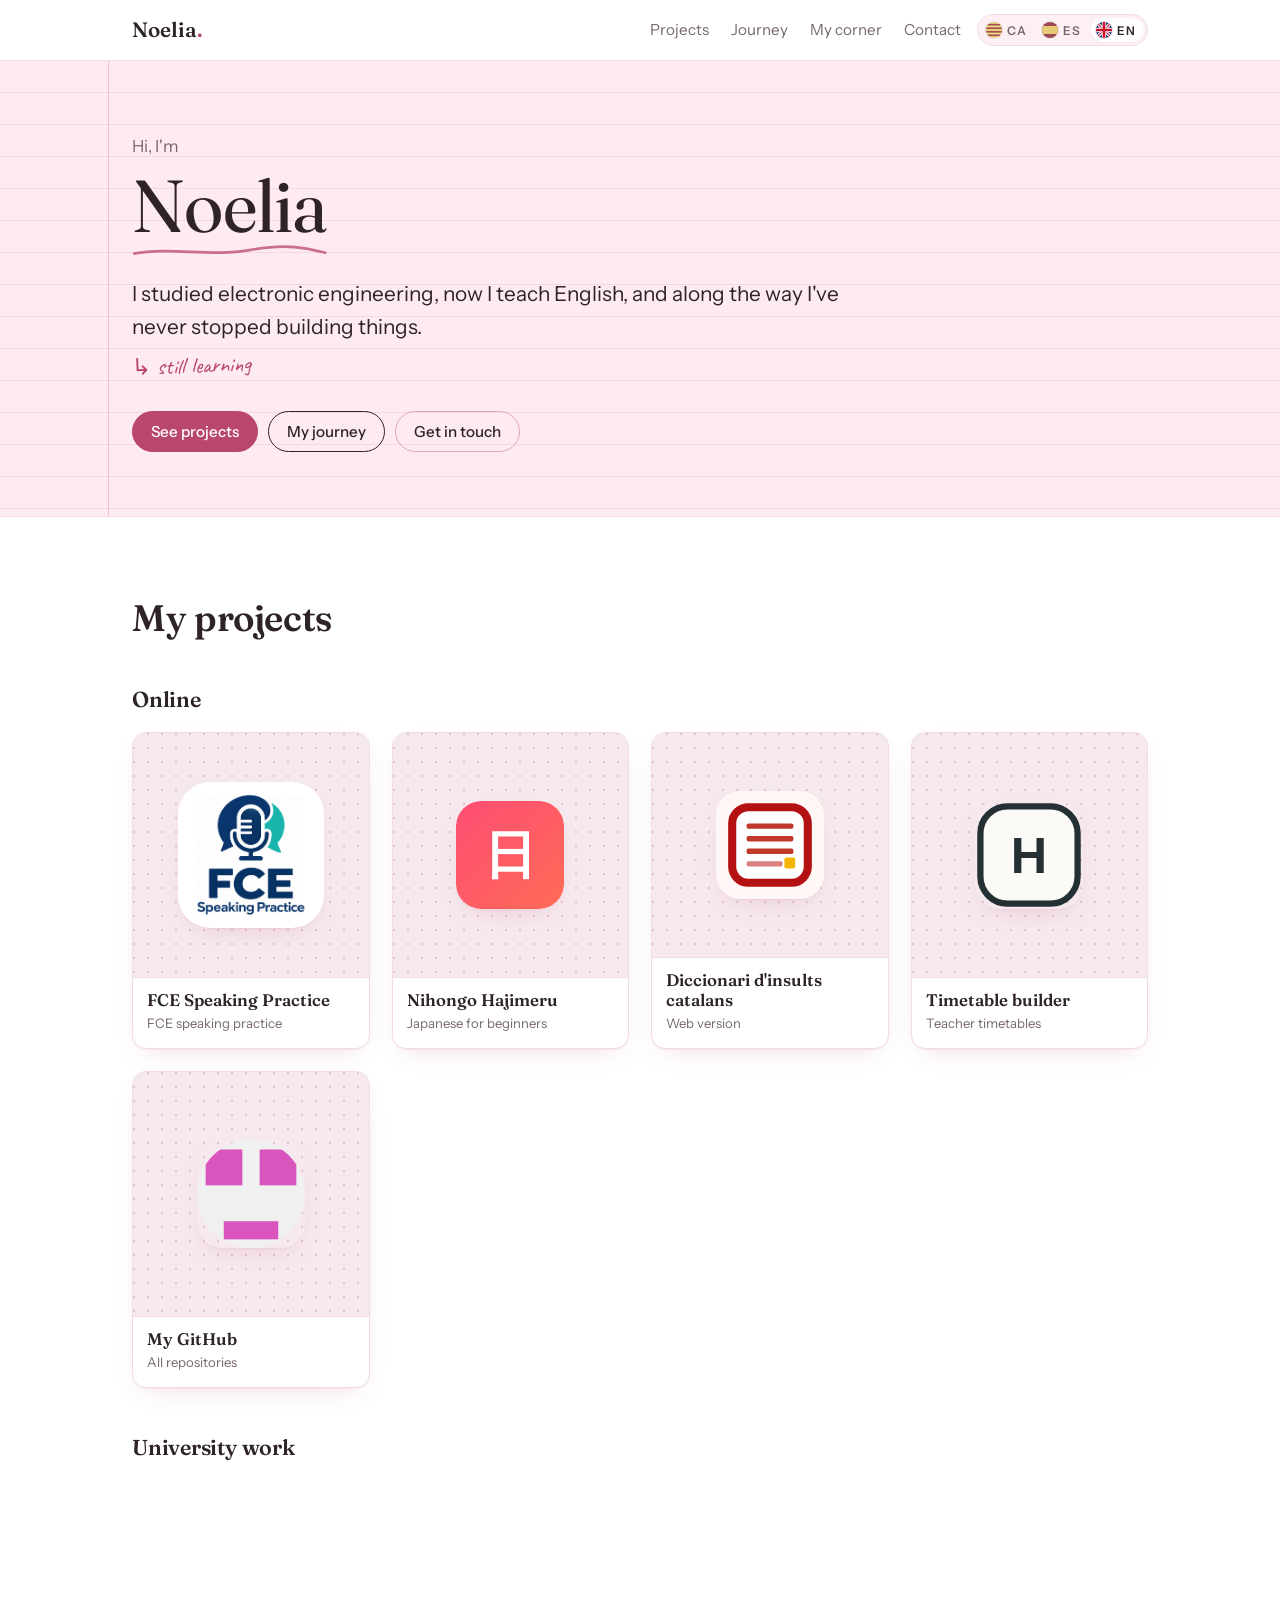
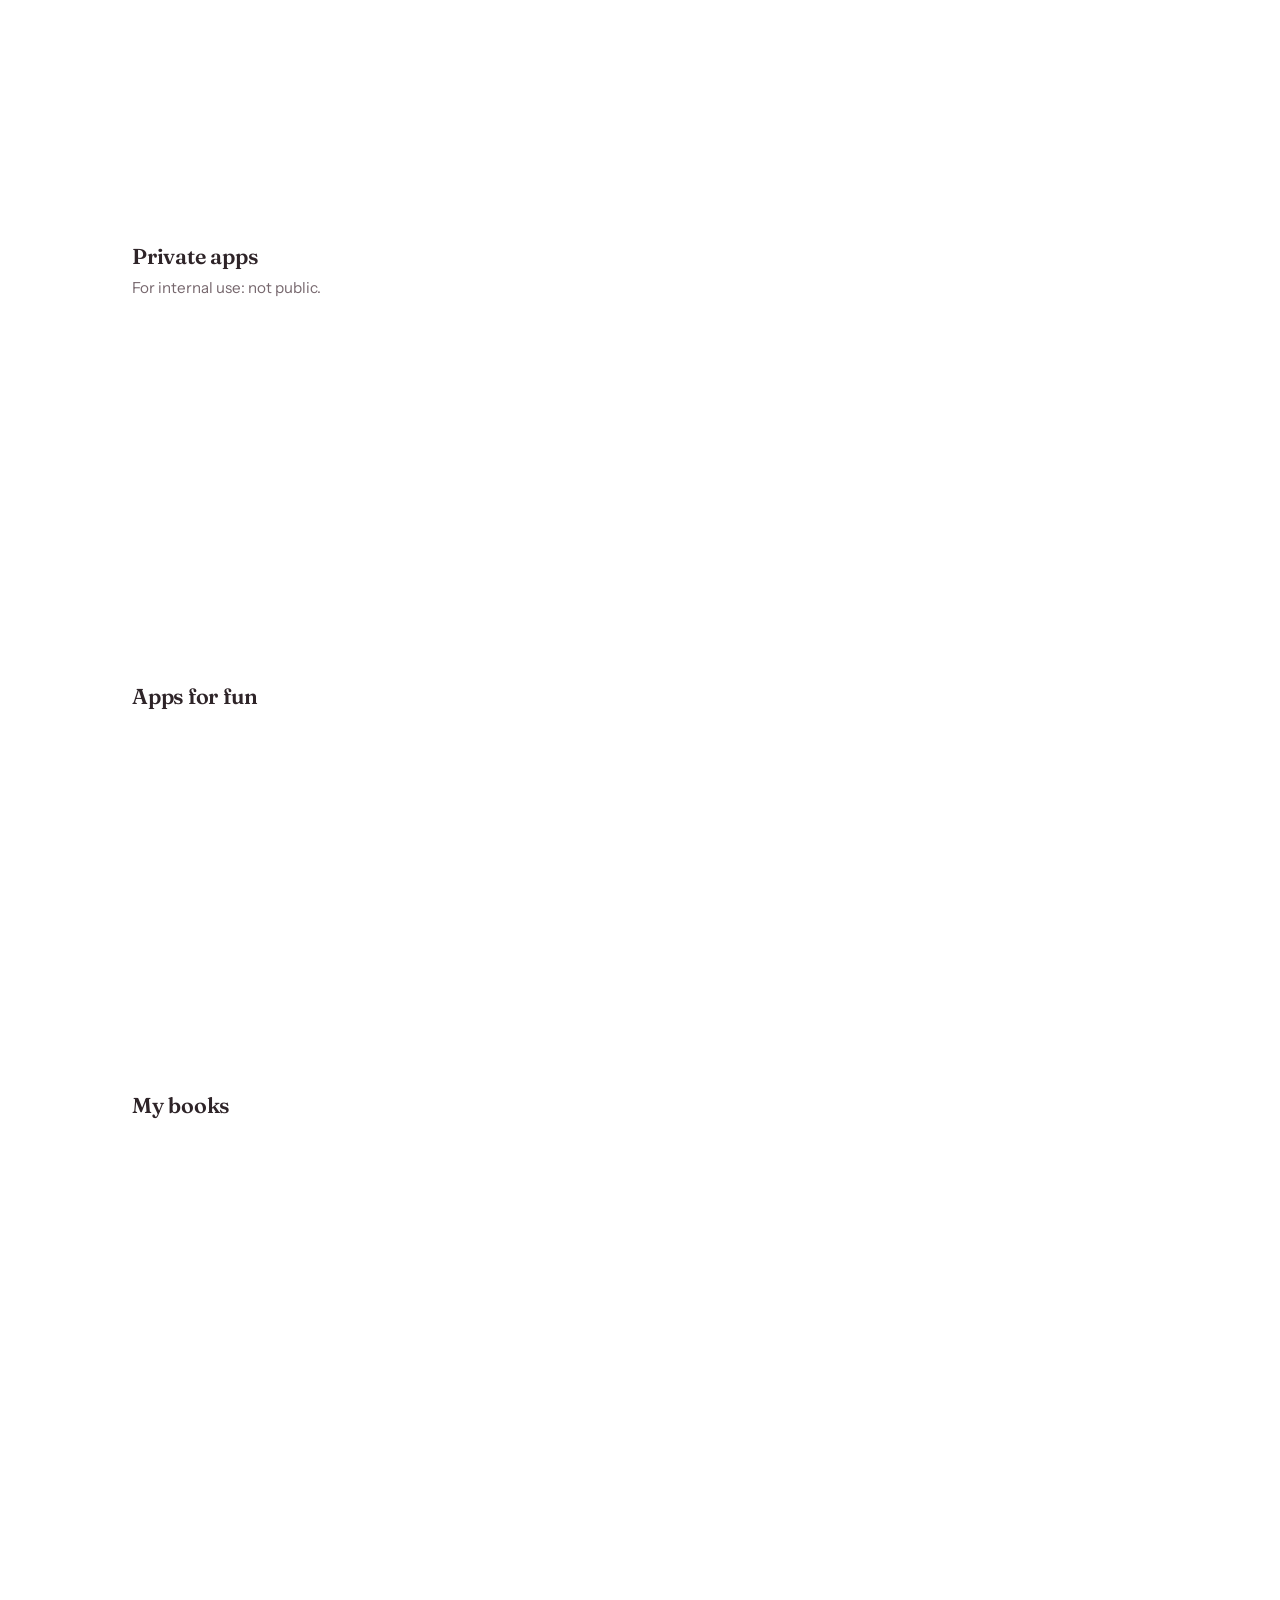
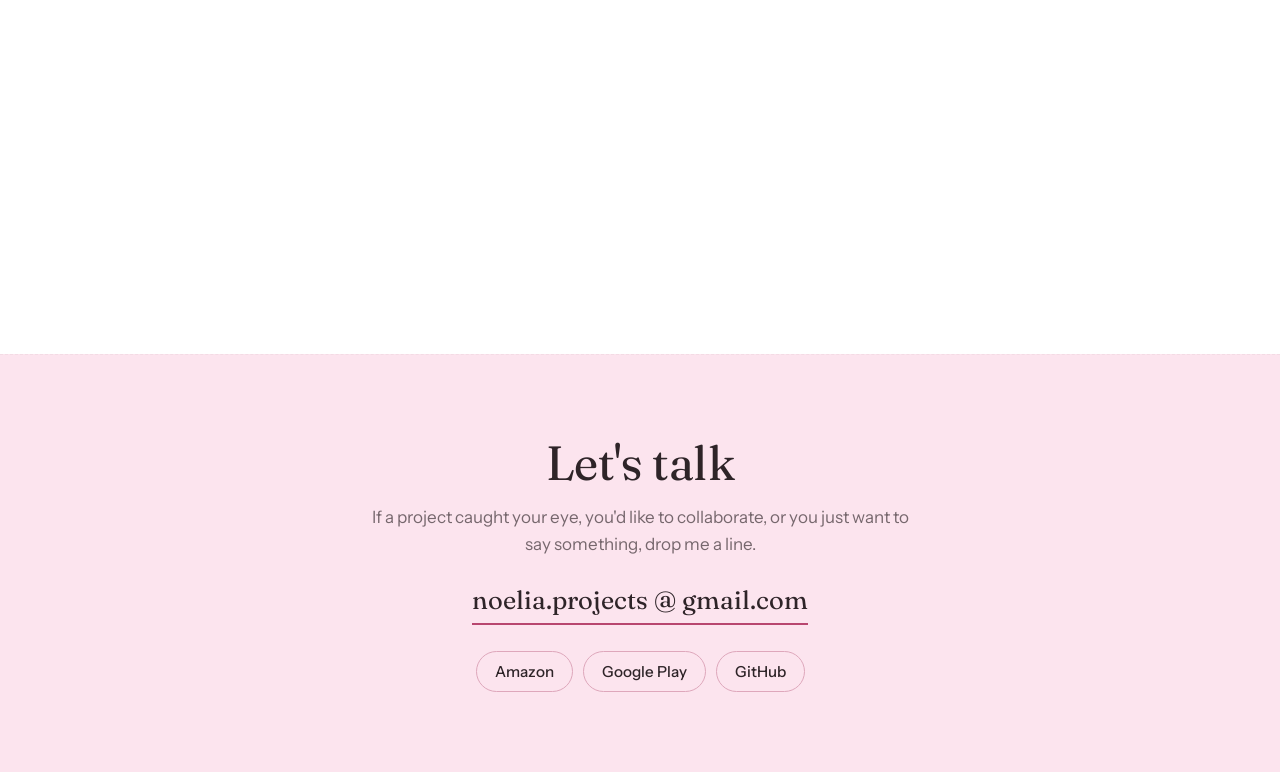
==== index.html @ 27094a0f "Add files via upload" ====
<!doctype html>
<html lang="ca">
<head>
  <meta charset="utf-8">
  <meta name="viewport" content="width=device-width, initial-scale=1">
  <title>Noelia · Projectes</title>
  <meta name="description" content="Ingeniera electrónica y maestra de inglés. Apps, webs, herramientas para el aula y cuentos.">
  <meta property="og:title" content="Noelia · Projectes">
  <meta property="og:description" content="Ingeniera electrónica y maestra de inglés. Apps, webs, herramientas para el aula y cuentos.">
  <meta property="og:type" content="website">
  <link rel="icon" href="assets/favicon.svg" type="image/svg+xml">
  <link rel="preconnect" href="https://fonts.googleapis.com">
  <link rel="preconnect" href="https://fonts.gstatic.com" crossorigin>
  <link href="https://fonts.googleapis.com/css2?family=Caveat:wght@500;600&family=Fraunces:opsz,wght@9..144,400;9..144,600&family=Instrument+Sans:wght@400;500;600&display=swap" rel="stylesheet">
  <link rel="stylesheet" href="styles.css">
</head>
<body data-page="home">
  <a class="skip" href="#main">Salta al contingut</a>

  <header class="topbar">
    <div class="wrap topbar__inner">
      <a class="brand" href="index.html">Noelia<span>.</span></a>
      <nav class="nav" aria-label="Principal">
        <a href="index.html#projects" data-i18n="nav.projects">Projectes</a>
        <a href="recorregut.html" data-i18n="nav.journey">Recorregut</a>
        <a href="raco.html" data-i18n="nav.corner">El meu racó</a>
        <a href="#contact" data-i18n="nav.contact">Contacte</a>
      </nav>
      <div class="lang" role="group" aria-label="Idioma / Language">
        <button type="button" data-lang="ca" title="Català">
          <span class="flag" aria-hidden="true"><svg viewBox="0 0 18 18"><rect width="18" height="18" fill="#FCDD09"/><g fill="#DA121A"><rect y="2" width="18" height="2"/><rect y="6" width="18" height="2"/><rect y="10" width="18" height="2"/><rect y="14" width="18" height="2"/></g></svg></span>CA</button>
        <button type="button" data-lang="es" title="Español">
          <span class="flag" aria-hidden="true"><svg viewBox="0 0 18 18"><rect width="18" height="18" fill="#C60B1E"/><rect y="4.5" width="18" height="9" fill="#FFC400"/></svg></span>ES</button>
        <button type="button" data-lang="en" title="English">
          <span class="flag" aria-hidden="true"><svg viewBox="0 0 18 18"><rect width="18" height="18" fill="#012169"/><path d="M0 0L18 18M18 0L0 18" stroke="#fff" stroke-width="3.6"/><path d="M0 0L18 18M18 0L0 18" stroke="#C8102E" stroke-width="1.2"/><path d="M9 0V18M0 9H18" stroke="#fff" stroke-width="5"/><path d="M9 0V18M0 9H18" stroke="#C8102E" stroke-width="3"/></svg></span>EN</button>
      </div>
    </div>
  </header>

  <main id="main">
    <!-- PRESENTACIÓN -->
    <section class="hero" id="top">
      <div class="wrap hero__inner">
        <div class="hero__text">
          <p class="hero__hello" data-i18n="hero.hello">Hola, soy</p>
          <h1 class="hero__name">
            <span id="person-name">Noelia</span>
            <svg class="scribble" viewBox="0 0 300 18" preserveAspectRatio="none" aria-hidden="true">
              <path d="M3 12 C 60 4, 120 16, 180 8 S 270 6, 297 11" />
            </svg>
          </h1>
          <p class="hero__lead" data-i18n="hero.lead"></p>
          <p class="hand hero__note" aria-hidden="true">↳ <span data-i18n="hero.note">sigo aprendiendo</span></p>
          <div class="hero__actions">
            <a class="btn btn--solid" href="#projects" data-i18n="hero.cta">Ver proyectos</a>
            <a class="btn" href="recorregut.html" data-i18n="hero.journey">El meu recorregut</a>
            <a class="btn btn--ghost" id="hero-mail" href="#contact" data-i18n="hero.contact">Escríbeme</a>
            <a class="btn btn--ghost" id="hero-cv" href="#" download hidden data-i18n="hero.cv">Descargar CV</a>
          </div>
        </div>
        <figure class="hero__photo" id="hero-photo" hidden>
          <img src="" alt="Noelia" width="220" height="260">
        </figure>
      </div>
    </section>

    <!-- PROYECTOS -->
    <section class="section" id="projects">
      <div class="wrap">
        <h2 class="section__title"><span data-i18n="projects.title">Els meus projectes</span></h2>
        <div id="shelves"></div>
      </div>
    </section>

    <!-- CONTACTO -->
    <section class="section contact" id="contact">
      <div class="wrap contact__inner">
        <h2 class="contact__title" data-i18n="contact.title">¿Hablamos?</h2>
        <p data-i18n="contact.text"></p>
        <a class="contact__mail" id="contact-mail" href="#"></a>
        <ul class="socials" id="socials"></ul>
      </div>
    </section>
  </main>

  <script src="data.js"></script>
  <script src="i18n.js"></script>
  <script src="main.js"></script>
</body>
</html>
---- styles.css ----
/* =========================================================
   Colores y tipografías — cámbialos aquí y cambia toda la web
   ========================================================= */
:root {
  --paper: #ffffff;
  --paper-2: #fdf0f4;                 /* rosa muy clarito */
  --hero-bg: #fdebf1;                 /* fondo rosa de la presentación */
  --card: #ffffff;
  --ink: #2e2428;
  --muted: #76676d;
  --line: #f3dbe4;
  --rule: rgba(233, 150, 180, .16);   /* líneas de cuaderno */
  --margin: rgba(233, 120, 160, .40); /* margen del cuaderno */
  --accent: #b8466f;                  /* rosa fuerte (textos y botones) */
  --accent-soft: #fce4ee;             /* rosa pastel */
  --green: #4f8a7a;                   /* menta */
  --green-soft: #dff1ea;
  --blue: #7c62b0;                    /* lila */
  --blue-soft: #ece4f7;
  --amber: #c0605a;                   /* coral */
  --amber-soft: #fde6e1;
  --shadow: 0 1px 0 rgba(184, 70, 111, .06), 0 10px 26px -14px rgba(184, 70, 111, .28);

  --serif: "Fraunces", Georgia, serif;
  --sans: "Instrument Sans", system-ui, -apple-system, "Segoe UI", sans-serif;
  --hand: "Caveat", "Segoe Print", cursive;

  --radius: 14px;
  --wrap: 1080px;
  color-scheme: light;
}

@media (prefers-color-scheme: dark) {
  :root {
    --paper: #1e191b;
    --paper-2: #2a2125;
    --hero-bg: #2c2126;
    --card: #262023;
    --ink: #f6eaef;
    --muted: #bba9b1;
    --line: #3e3037;
    --rule: rgba(240, 160, 190, .06);
    --margin: rgba(240, 140, 180, .25);
    --accent: #f29bbb;
    --accent-soft: #4a2636;
    --green: #93cbb9;
    --green-soft: #22382f;
    --blue: #c1adea;
    --blue-soft: #332a47;
    --amber: #f2a79c;
    --amber-soft: #472a26;
    --shadow: 0 1px 0 rgba(0,0,0,.3), 0 10px 26px -14px rgba(0,0,0,.6);
    color-scheme: dark;
  }
}

/* ========================================================= */
*, *::before, *::after { box-sizing: border-box; }
html { scroll-behavior: smooth; scroll-padding-top: 76px; }
@media (prefers-reduced-motion: reduce) { html { scroll-behavior: auto; } }

body {
  margin: 0;
  background: var(--paper);
  color: var(--ink);
  font: 400 17px/1.6 var(--sans);
  -webkit-font-smoothing: antialiased;
  text-rendering: optimizeLegibility;
}

img { max-width: 100%; display: block; }
a { color: inherit; }
h1, h2, h3 { font-family: var(--serif); font-weight: 600; line-height: 1.15; margin: 0; letter-spacing: -.01em; }
p { margin: 0; }
[hidden] { display: none !important; }

.wrap { max-width: var(--wrap); margin: 0 auto; padding: 0 16px; }
@media (min-width: 720px) { .wrap { padding: 0 32px; } }

.hand { font-family: var(--hand); font-size: 1.35em; line-height: 1; color: var(--accent); }

.skip { position: absolute; left: -999px; top: 8px; background: var(--ink); color: var(--paper); padding: 8px 12px; border-radius: 8px; z-index: 100; }
.skip:focus { left: 8px; }

:focus-visible { outline: 2px solid var(--accent); outline-offset: 3px; border-radius: 6px; }

/* ---------- Barra superior ---------- */
.topbar {
  position: sticky; top: 0; z-index: 20;
  background: color-mix(in srgb, var(--paper) 88%, transparent);
  backdrop-filter: blur(8px);
  border-bottom: 1px solid var(--line);
}
.topbar__inner { display: flex; align-items: center; gap: 16px; height: 60px; }
.brand { font-family: var(--serif); font-weight: 600; font-size: 1.3rem; text-decoration: none; }
.brand span { color: var(--accent); }
.nav { display: flex; gap: 22px; margin-left: auto; font-size: .95rem; }
.nav a { text-decoration: none; color: var(--muted); }
.nav a:hover { color: var(--ink); }
.lang { display: flex; gap: 2px; background: var(--paper-2); border: 1px solid var(--line); border-radius: 999px; padding: 3px; }
.lang button {
  border: 0; background: none; color: var(--muted); font: 600 .75rem var(--sans);
  padding: 4px 9px 4px 5px; border-radius: 999px; cursor: pointer; letter-spacing: .04em;
  display: inline-flex; align-items: center; gap: 5px;
}
.flag { width: 16px; height: 16px; border-radius: 50%; overflow: hidden; display: inline-block; flex: none;
  box-shadow: 0 0 0 1px rgba(0,0,0,.12); }
.flag svg { width: 100%; height: 100%; display: block; }
.lang button:not([aria-pressed="true"]) .flag { filter: saturate(.55); opacity: .8; }
.lang button[aria-pressed="true"] { background: var(--card); color: var(--ink); box-shadow: var(--shadow); }

@media (max-width: 760px) {
  .topbar__inner { flex-wrap: wrap; height: auto; padding-top: 10px; padding-bottom: 8px; row-gap: 6px; }
  .lang { margin-left: auto; }
  .nav { order: 3; width: 100%; margin-left: 0; gap: 18px; overflow-x: auto; white-space: nowrap; font-size: .9rem; padding-bottom: 2px; }
}

/* ---------- Presentación ---------- */
.hero {
  position: relative;
  padding: 72px 0 64px;
  background-color: var(--hero-bg);
  background-image: repeating-linear-gradient(to bottom, transparent 0 31px, rgba(214, 110, 150, .16) 31px 32px);
  border-bottom: 1px solid var(--line);
}
.hero::before { /* margen rojo del cuaderno */
  content: ""; position: absolute; top: 0; bottom: 0; left: max(16px, calc(50% - var(--wrap)/2 + 8px));
  width: 1px; background: var(--margin);
}
@media (max-width: 720px) { .hero::before { display: none; } }

.hero__inner { display: grid; gap: 40px; align-items: center; }
@media (min-width: 860px) { .hero__inner { grid-template-columns: 1fr auto; } }

.hero__hello { font-size: 1.05rem; color: var(--muted); margin-bottom: 4px; }
.hero__name { font-size: clamp(2.6rem, 7vw, 4.6rem); position: relative; display: inline-block; font-weight: 400; }
.scribble { position: absolute; left: 0; right: 0; bottom: -10px; width: 100%; height: 16px; }
.scribble path { fill: none; stroke: var(--accent); stroke-width: 3; stroke-linecap: round; opacity: .75;
  stroke-dasharray: 340; stroke-dashoffset: 340; animation: draw 1.1s .3s ease-out forwards; }
@keyframes draw { to { stroke-dashoffset: 0; } }
@media (prefers-reduced-motion: reduce) { .scribble path { animation: none; stroke-dashoffset: 0; } }

.hero__lead { font-size: clamp(1.1rem, 2.2vw, 1.3rem); max-width: 34em; margin-top: 28px; }
.hero__note { margin-top: 12px; transform: rotate(-2deg); display: inline-block; }
.hero__actions { display: flex; flex-wrap: wrap; gap: 10px; margin-top: 30px; }

.hero__photo { margin: 0; padding: 10px 10px 34px; background: var(--card); box-shadow: var(--shadow);
  transform: rotate(2deg); border: 1px solid var(--line); max-width: 240px; justify-self: center; }
.hero__photo img { aspect-ratio: 11/13; object-fit: cover; }

/* ---------- Botones y enlaces ---------- */
.btn {
  display: inline-flex; align-items: center; gap: 8px;
  padding: 10px 18px; border-radius: 999px; border: 1.5px solid var(--ink);
  font: 500 .95rem var(--sans); text-decoration: none; color: var(--ink); background: transparent;
  transition: transform .15s ease, background .15s ease;
}
.btn:hover { transform: translateY(-1px); background: var(--paper-2); }
.btn--solid { background: var(--accent); border-color: var(--accent); color: var(--card); }
.btn--solid:hover { background: var(--accent); opacity: .9; }
.btn--ghost { border-color: color-mix(in srgb, var(--accent) 35%, var(--line)); }

.link { color: var(--accent); text-decoration: underline; text-decoration-thickness: 1.5px; text-underline-offset: 3px; font-weight: 500; }

/* ---------- Secciones ---------- */
.section { padding: 80px 0; }
.section + .section { border-top: 1px dashed var(--line); }
.section__title { font-size: clamp(1.7rem, 3.5vw, 2.3rem); display: flex; align-items: baseline; gap: 14px; }
.num { font-family: var(--hand); color: var(--accent); font-size: 1.1em; font-weight: 500; }
.section__intro { color: var(--muted); max-width: 40em; margin-top: 12px; }

/* ---------- Apartados (estanterías) ---------- */
.shelf { margin-top: 48px; }
.shelf__head { display: flex; align-items: baseline; gap: 12px; flex-wrap: wrap; margin-bottom: 6px; }
.shelf__title { font-size: 1.35rem; }
.shelf__count { font-family: var(--hand); color: var(--accent); font-size: 1.3rem; line-height: 1; }
.shelf__note { color: var(--muted); font-size: .95rem; margin-bottom: 4px; }
.shelf__row { display: grid; gap: 22px; margin-top: 20px; grid-template-columns: repeat(auto-fill, minmax(210px, 1fr)); }
@media (max-width: 480px) { .shelf__row { grid-template-columns: repeat(2, 1fr); gap: 14px; } }

.shelf--web     { --cat: var(--accent); }
.shelf--uni     { --cat: var(--blue); }
.shelf--private { --cat: var(--green); }
.shelf--fun     { --cat: var(--accent); }
.shelf--books   { --cat: var(--amber); }

/* ---------- Tarjetas que se giran ---------- */
.flip { perspective: 1100px; aspect-ratio: 3 / 4; }
.shelf--books .flip { aspect-ratio: 2 / 3; }
.flip__inner { position: relative; width: 100%; height: 100%; transform-style: preserve-3d;
  transition: transform .7s cubic-bezier(.2, .7, .2, 1); }
.flip.is-flipped .flip__inner { transform: rotateY(180deg); }
.flip__face { position: absolute; inset: 0; backface-visibility: hidden; -webkit-backface-visibility: hidden;
  border-radius: var(--radius); border: 1px solid var(--line); background: var(--card); overflow: hidden;
  display: flex; flex-direction: column; box-shadow: var(--shadow); }
.flip__back { transform: rotateY(180deg); padding: 18px; gap: 10px; }

/* Cara delantera: todo es un botón */
.flip__front { padding: 0; font: inherit; color: inherit; text-align: left; cursor: pointer; }
.flip__front:hover { border-color: color-mix(in srgb, var(--cat) 45%, var(--line)); }
.flip__visual { flex: 1; min-height: 0; display: grid; place-items: center; position: relative;
  background:
    radial-gradient(circle at 1px 1px, color-mix(in srgb, var(--cat) 25%, transparent) 1px, transparent 0) 0 0/14px 14px,
    color-mix(in srgb, var(--cat) 12%, var(--card)); }
.flip__visual img { width: 100%; height: 100%; object-fit: cover; object-position: top center; }
.flip__visual img.is-icon { width: 46%; height: auto; aspect-ratio: 1; border-radius: 22%; box-shadow: var(--shadow); object-fit: cover; }
.flip__letter { font-family: var(--serif); font-size: clamp(2.6rem, 6vw, 3.6rem); color: var(--cat); }
.flip__caption { padding: 12px 14px 14px; border-top: 1px solid var(--line); }
.flip__title { font-family: var(--serif); font-weight: 600; font-size: 1.05rem; line-height: 1.2; }
.flip__sub { color: var(--muted); font-size: .82rem; margin-top: 3px; }
.flip__hint { position: absolute; right: 10px; bottom: 6px; font-family: var(--hand); color: var(--cat); font-size: 1.1rem;
  opacity: 0; transition: opacity .2s ease; }
.flip__front:hover .flip__hint, .flip__front:focus-visible .flip__hint { opacity: 1; }
@media (hover: none) { .flip__hint { opacity: .85; } }

/* Tarjetas de enlace directo */
.flip--link .flip__front { text-decoration: none; transition: transform .2s ease, box-shadow .2s ease; }
.flip--link .flip__front:hover { transform: translateY(-4px) rotate(-.6deg); }
.shelf--web .flip__letter { color: var(--accent); }

/* Portadas de libro: sin pie, a sangre */
.shelf--books .flip__caption { display: none; }
.shelf--books .flip__face { border-radius: 4px 10px 10px 4px; }
.shelf--books .flip__front { box-shadow: inset 7px 0 0 rgba(0,0,0,.09), var(--shadow); }
.book-fallback { padding: 18px; text-align: center; font-family: var(--serif); font-size: 1.3rem; color: var(--ink); }

/* Cara trasera */
.flip__back .flip__title { font-size: 1.1rem; }
.flip__back .year { font-family: var(--hand); color: var(--cat); font-size: 1.2rem; line-height: 1; }
.flip__back p { color: var(--muted); font-size: .9rem; line-height: 1.5; overflow: auto; }
.flip__actions { margin-top: auto; display: flex; flex-direction: column; gap: 8px; }
.flip__actions .btn { justify-content: center; padding: 8px 14px; font-size: .9rem; }
.flip__actions .btn--solid { background: var(--cat); border-color: var(--cat); color: var(--card); }
.flip__private { font: 600 .72rem var(--sans); text-transform: uppercase; letter-spacing: .06em; color: var(--muted);
  border: 1px dashed var(--line); border-radius: 999px; padding: 5px 10px; align-self: flex-start; }
.flip__close { border: 0; background: none; color: var(--muted); font: 500 .85rem var(--sans); cursor: pointer; padding: 4px; align-self: center; }
.flip__close:hover { color: var(--ink); }

@media (prefers-reduced-motion: reduce) {
  .flip__inner { transition: none; }
}

/* ---------- Recorrido ---------- */
.timeline { list-style: none; margin: 36px 0 0; padding: 0; position: relative; max-width: 760px; }
.timeline::before { content: ""; position: absolute; left: 9px; top: 6px; bottom: 6px; width: 2px;
  background: repeating-linear-gradient(to bottom, var(--line) 0 6px, transparent 6px 11px); }
.step { position: relative; padding: 0 0 34px 42px; }
.step:last-child { padding-bottom: 0; }
.step__dot { position: absolute; left: 0; top: 4px; width: 20px; height: 20px; border-radius: 50%;
  background: var(--paper); border: 2px solid var(--ink); display: grid; place-items: center; }
.step__dot::after { content: ""; width: 8px; height: 8px; border-radius: 50%; background: var(--k); }
.step--study { --k: var(--blue); }
.step--work  { --k: var(--green); }
.step--make  { --k: var(--accent); }
.step__when { font-family: var(--hand); font-size: 1.3rem; color: var(--accent); line-height: 1.1; }
.step h3 { font-size: 1.2rem; margin: 2px 0 6px; display: flex; flex-wrap: wrap; align-items: center; gap: 10px; }
.step p { color: var(--muted); }
.step .badge { font: 600 .7rem var(--sans); text-transform: uppercase; letter-spacing: .06em; padding: 3px 8px;
  border-radius: 999px; border: 1px dashed var(--muted); color: var(--muted); }
.step .link { display: inline-block; margin-top: 8px; font-size: .95rem; }

/* ---------- Contacto ---------- */
.contact { background: var(--accent-soft); text-align: center; }
.contact__inner { max-width: 620px; }
.contact__title { font-size: clamp(2rem, 5vw, 3rem); font-weight: 400; margin-bottom: 14px; }
.contact p { color: var(--muted); }
.contact__mail { display: inline-block; margin-top: 22px; font-family: var(--serif); font-size: clamp(1.1rem, 3.2vw, 1.6rem);
  color: var(--ink); text-decoration: none; border-bottom: 2px solid var(--accent); padding-bottom: 2px; word-break: break-all; }
.socials { list-style: none; padding: 0; margin: 26px 0 0; display: flex; justify-content: center; flex-wrap: wrap; gap: 10px; }

/* ---------- Pie ---------- */
.footer { border-top: 1px solid var(--line); padding: 26px 0; font-size: .9rem; color: var(--muted); }
.footer__inner { display: flex; flex-wrap: wrap; justify-content: space-between; gap: 10px; align-items: center; }
.footer .hand { font-size: 1.25rem; }

/* ---------- Aparición suave ---------- */
.reveal { opacity: 0; transform: translateY(12px); transition: opacity .6s ease, transform .6s ease; }
.reveal.is-in { opacity: 1; transform: none; }
@media (prefers-reduced-motion: reduce) { .reveal { opacity: 1; transform: none; transition: none; } }

/* ---------- Página del recorregut ---------- */
.journey-page { padding-top: 64px;
  background-image: repeating-linear-gradient(to bottom, transparent 0 31px, var(--rule) 31px 32px); }
.journey-page__kicker { transform: rotate(-2deg); display: inline-block; margin-bottom: 4px; }
.journey-page__title { font-size: clamp(2.2rem, 6vw, 3.4rem); font-weight: 400; }
.journey-page__back { margin-top: 48px; }
.nav a[aria-current="page"] { color: var(--accent); }

/* ---------- El meu racó ---------- */
.corner-head { padding-top: 64px; padding-bottom: 32px; background-color: var(--hero-bg);
  background-image: repeating-linear-gradient(to bottom, transparent 0 31px, rgba(214, 110, 150, .16) 31px 32px); }

.polaroid { position: relative; display: block; background: var(--card); padding: 10px 10px 12px; margin: 0;
  border: 1px solid var(--line); box-shadow: var(--shadow); transform: rotate(var(--r, 0deg));
  transition: transform .25s ease; font: inherit; color: inherit; cursor: zoom-in; }
.polaroid::before { content: ""; position: absolute; top: -10px; left: 50%; width: 70px; height: 20px;
  transform: translateX(-50%) rotate(-4deg); background: color-mix(in srgb, var(--accent-soft) 85%, transparent);
  border: 1px solid color-mix(in srgb, var(--accent) 15%, transparent); }
.polaroid img { width: 100%; aspect-ratio: 1; object-fit: cover; background: var(--paper-2); }
.polaroid .hand { display: block; text-align: center; margin-top: 8px; font-size: 1.3rem; color: var(--ink); }
.polaroid:hover { transform: rotate(0deg) scale(1.03); }
.polaroid.is-empty { cursor: default; }
.polaroid.is-empty:hover { transform: rotate(var(--r, 0deg)); }
.polaroid .polaroid__soon { margin-top: 0; display: grid; }
.polaroid__soon { display: grid; place-items: center; aspect-ratio: 1; width: 100%; background: var(--paper-2);
  border: 1.5px dashed color-mix(in srgb, var(--accent) 35%, var(--line)); color: var(--accent); font-size: 1.3rem; text-align: center; padding: 10px; }

.fav__inner { display: grid; gap: 40px; align-items: center; }
@media (min-width: 760px) { .fav__inner { grid-template-columns: minmax(260px, 380px) 1fr; } }
.polaroid--big { --r: -2.5deg; padding: 14px 14px 18px; cursor: default; max-width: 380px; width: 100%; justify-self: center; }
.polaroid--big img { aspect-ratio: 4 / 5; }
.polaroid--big .polaroid__soon { aspect-ratio: 4 / 5; }
.fav__kicker { font-size: 1.6rem; }
.fav__name { font-size: clamp(2.4rem, 6vw, 3.6rem); font-weight: 400; margin-top: 4px; }
.fav__desc { color: var(--muted); font-size: 1.1rem; margin-top: 14px; max-width: 30em; }

.nowlist { list-style: none; padding: 0; margin: 28px 0 0; display: grid; gap: 14px; max-width: 640px; }
.nowlist li { display: grid; grid-template-columns: 130px 1fr; gap: 16px; align-items: baseline;
  padding-bottom: 12px; border-bottom: 1px dashed var(--line); }
.nowlist .hand { font-size: 1.4rem; }
@media (max-width: 480px) { .nowlist li { grid-template-columns: 1fr; gap: 2px; } }

.garden { display: grid; gap: 28px 22px; margin-top: 34px; grid-template-columns: repeat(auto-fill, minmax(190px, 1fr)); }
@media (max-width: 480px) { .garden { grid-template-columns: repeat(2, 1fr); gap: 22px 14px; } }
.garden__insta { margin-top: 36px; text-align: center; }

.lightbox { border: 0; padding: 14px 14px 10px; background: var(--card); box-shadow: var(--shadow); max-width: min(92vw, 820px); border-radius: 4px; }
.lightbox::backdrop { background: rgba(46, 36, 40, .55); }
.lightbox img { max-height: 78vh; width: auto; max-width: 100%; margin: 0 auto; }
.lightbox__cap { text-align: center; margin-top: 8px; color: var(--ink); }
.lightbox__close { position: absolute; top: 6px; right: 8px; border: 0; background: var(--card); border-radius: 50%;
  width: 34px; height: 34px; font-size: 1.4rem; cursor: pointer; color: var(--ink); }

.flip__badge { display: inline-block; font: 600 .68rem var(--sans); text-transform: uppercase; letter-spacing: .06em;
  color: var(--accent); background: var(--accent-soft); padding: 3px 8px; border-radius: 999px; margin-bottom: 5px; align-self: flex-start; }
.flip__visual img.is-logo { width: 62%; height: auto; aspect-ratio: 1; object-fit: contain; background: #fff;
  border-radius: 22%; box-shadow: var(--shadow); padding: 6px; }
.flip__visual { overflow: hidden; }
.flip__visual > img:not(.is-icon):not(.is-logo) { position: absolute; inset: 0; }

/* ---------- Recorregut: bloques ---------- */
.journey-page { padding-bottom: 40px; }
.parallel { display: grid; gap: 22px; margin-top: 30px; grid-template-columns: repeat(auto-fill, minmax(220px, 1fr)); }
.note { position: relative; display: block; background: var(--card); border: 1px solid var(--line); border-radius: 4px;
  padding: 24px 20px 20px; box-shadow: var(--shadow); text-decoration: none; color: inherit;
  transform: rotate(var(--r, 0deg)); transition: transform .2s ease; }
.note.reveal.is-in { transform: rotate(var(--r, 0deg)); }
.note::before { content: ""; position: absolute; top: -10px; left: 50%; width: 76px; height: 20px; transform: translateX(-50%) rotate(-3deg);
  background: color-mix(in srgb, var(--accent-soft) 85%, transparent); border: 1px solid color-mix(in srgb, var(--accent) 15%, transparent); }
.note h3 { font-size: 1.15rem; margin-bottom: 6px; }
.note p { color: var(--muted); font-size: .95rem; }
.note__go { position: absolute; right: 12px; bottom: 8px; color: var(--accent); }
a.note:hover { transform: rotate(0deg) translateY(-3px); }

.jcols { display: grid; gap: 48px; }
@media (min-width: 820px) { .jcols { grid-template-columns: 1fr 1fr; } }
.jlist { list-style: none; padding: 0; margin: 24px 0 0; }
.jlist li { display: flex; justify-content: space-between; gap: 12px; align-items: baseline; padding: 12px 0; border-bottom: 1px dashed var(--line); }
.jlist li::before { content: "✿"; color: var(--accent); margin-right: 10px; font-size: .9rem; }
.jlist li span:first-of-type { flex: 1; }
.jlist .hand { font-size: 1.2rem; white-space: nowrap; }

.langs { display: grid; gap: 16px; margin-top: 26px; grid-template-columns: repeat(auto-fill, minmax(200px, 1fr)); }
.lang-card { background: var(--paper-2); border: 1px solid var(--line); border-radius: var(--radius); padding: 18px 20px; }
.lang-card__name { font-family: var(--serif); font-size: 1.3rem; }
.lang-card__level { font-family: var(--hand); color: var(--accent); font-size: 1.3rem; line-height: 1.2; margin-top: 4px; }

.fav__more { display: flex; gap: 18px; margin-top: 28px; flex-wrap: wrap; }
.polaroid--mini { width: 118px; padding: 6px 6px 16px; }
.polaroid--mini::before { width: 44px; height: 14px; top: -7px; }
.polaroid--mini img { aspect-ratio: 1; }
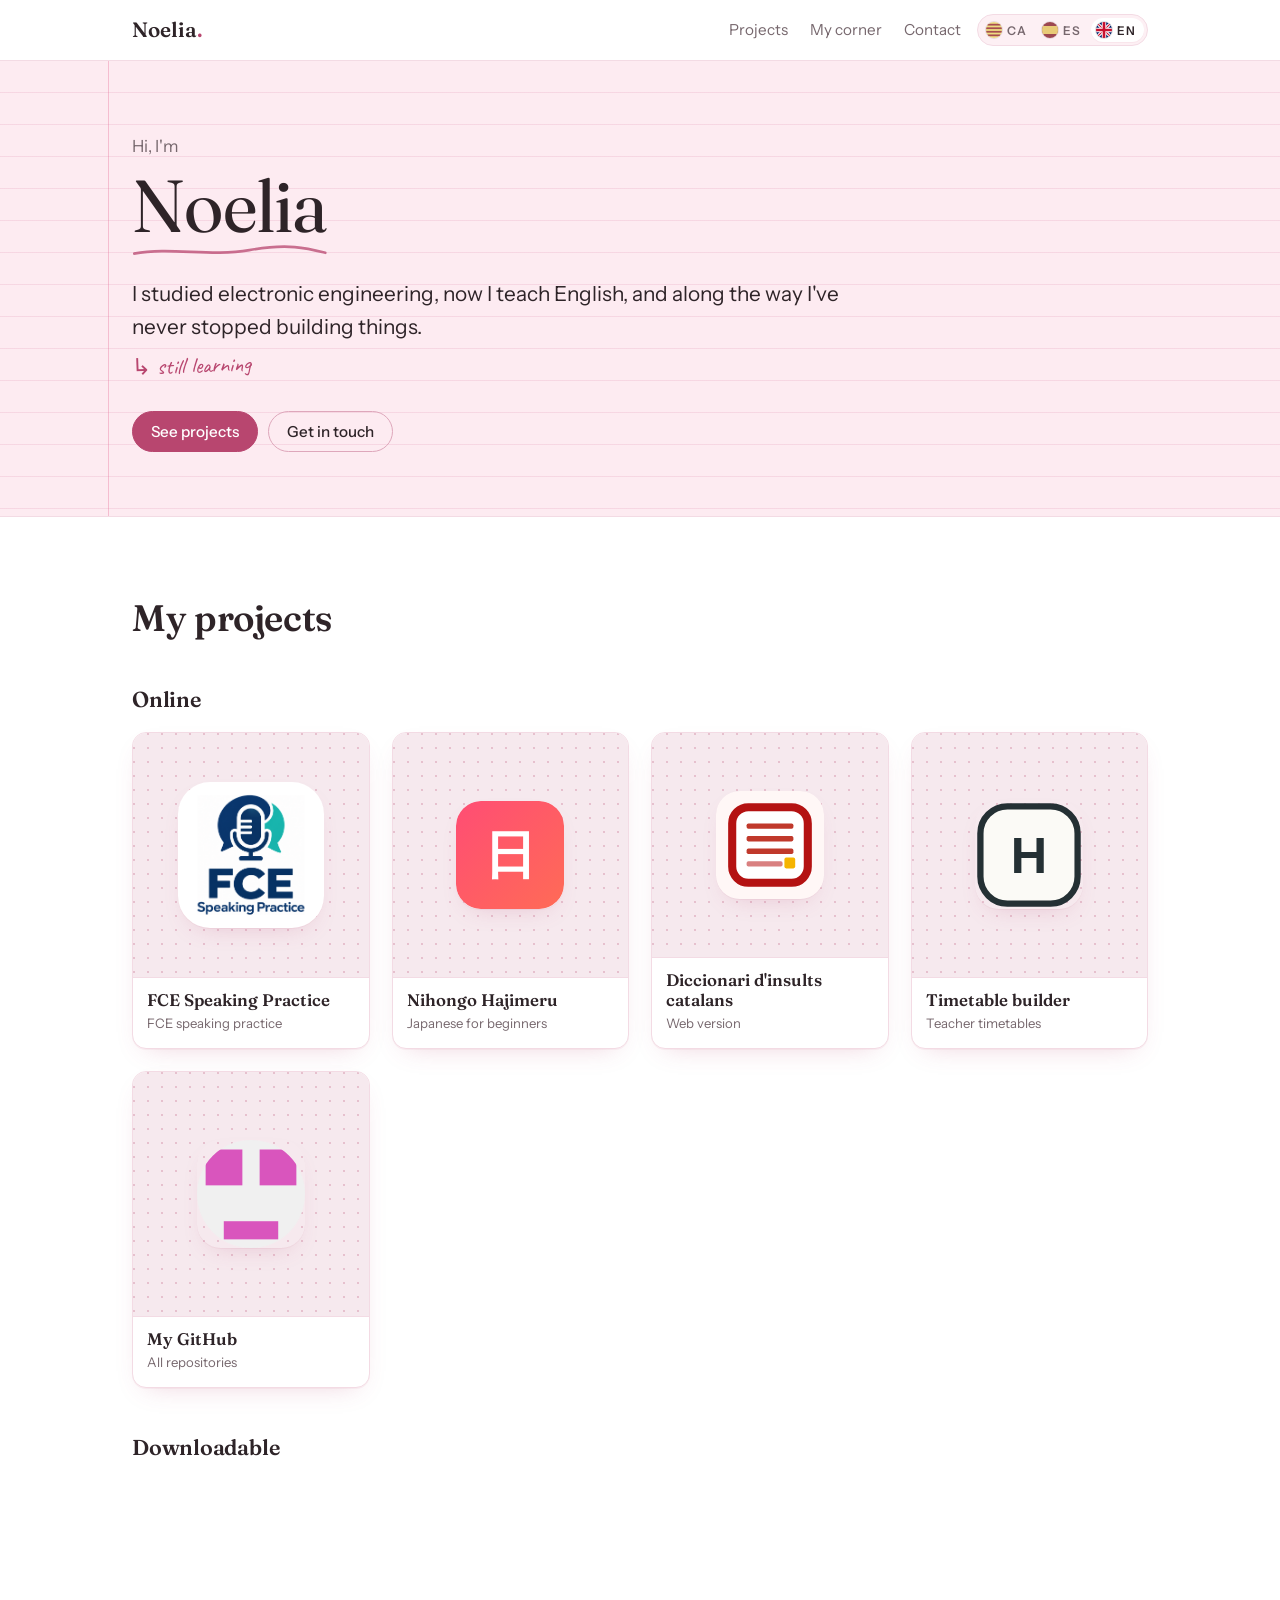
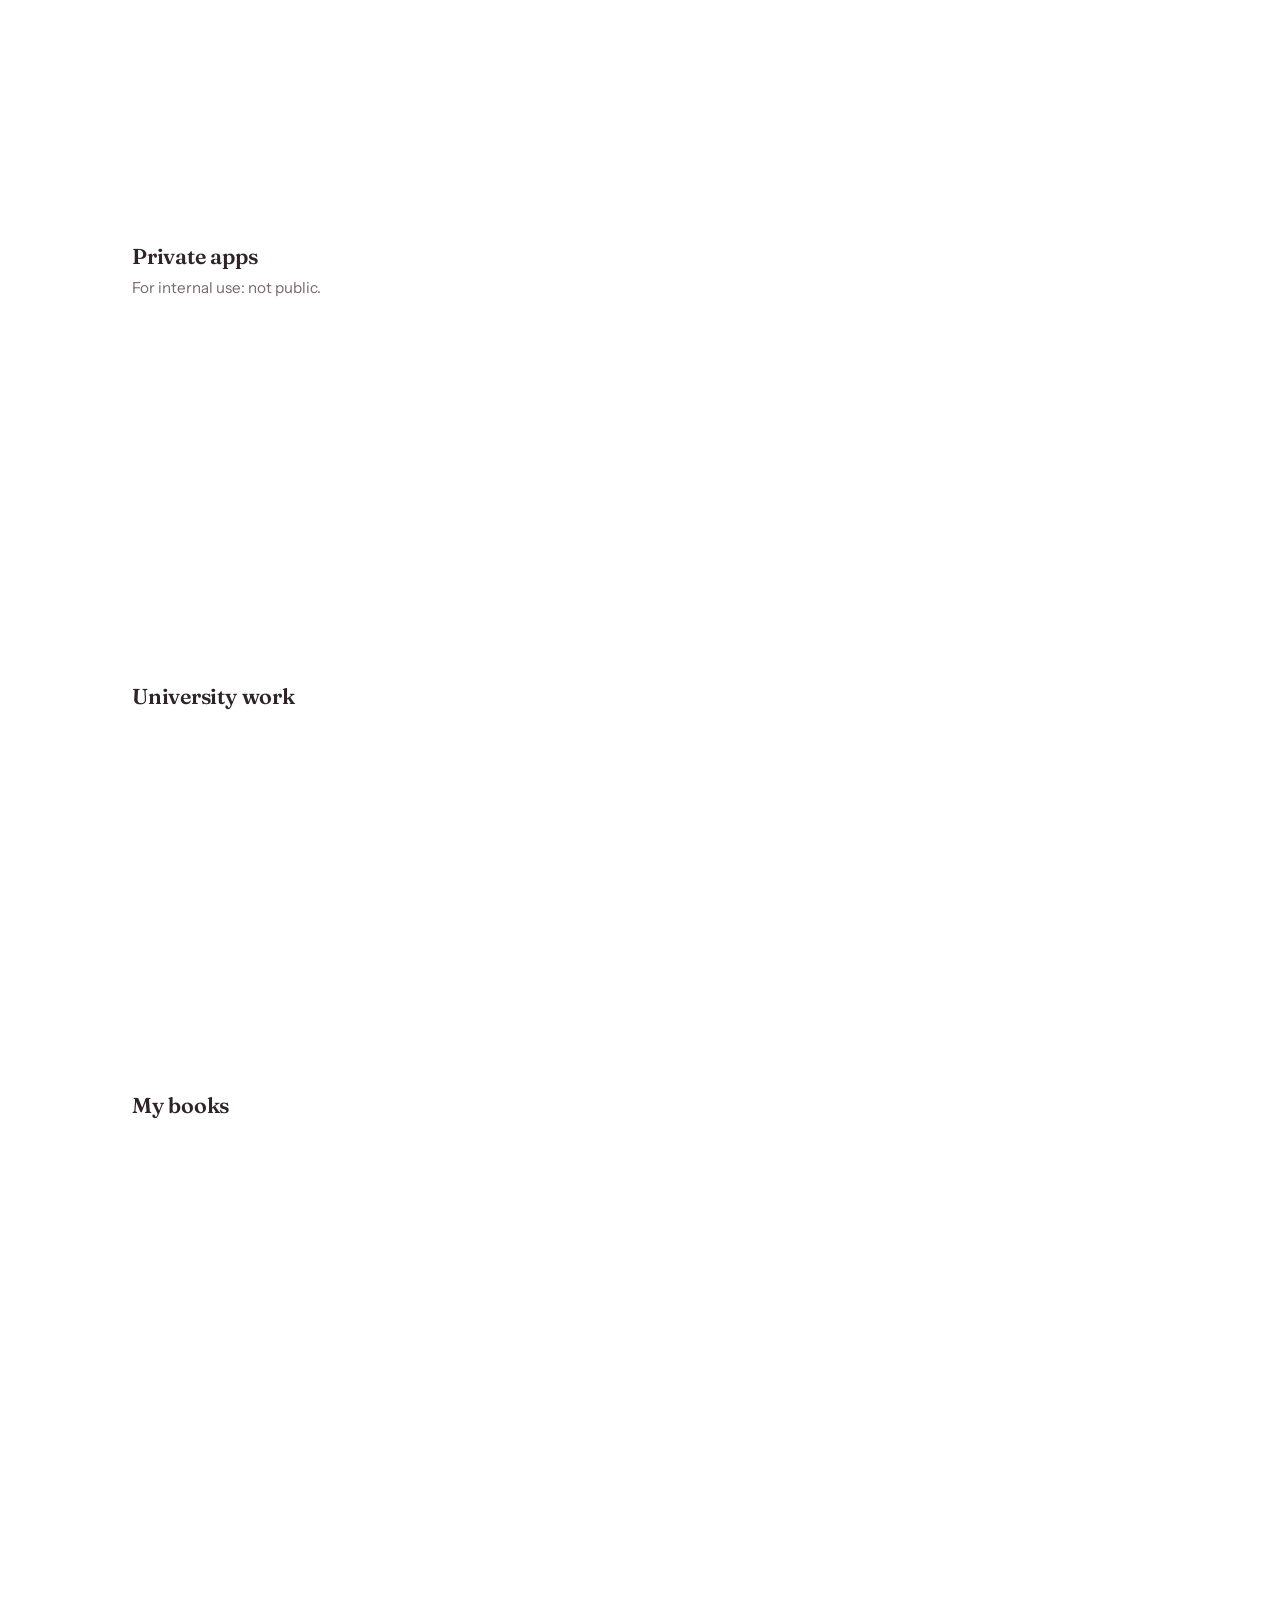
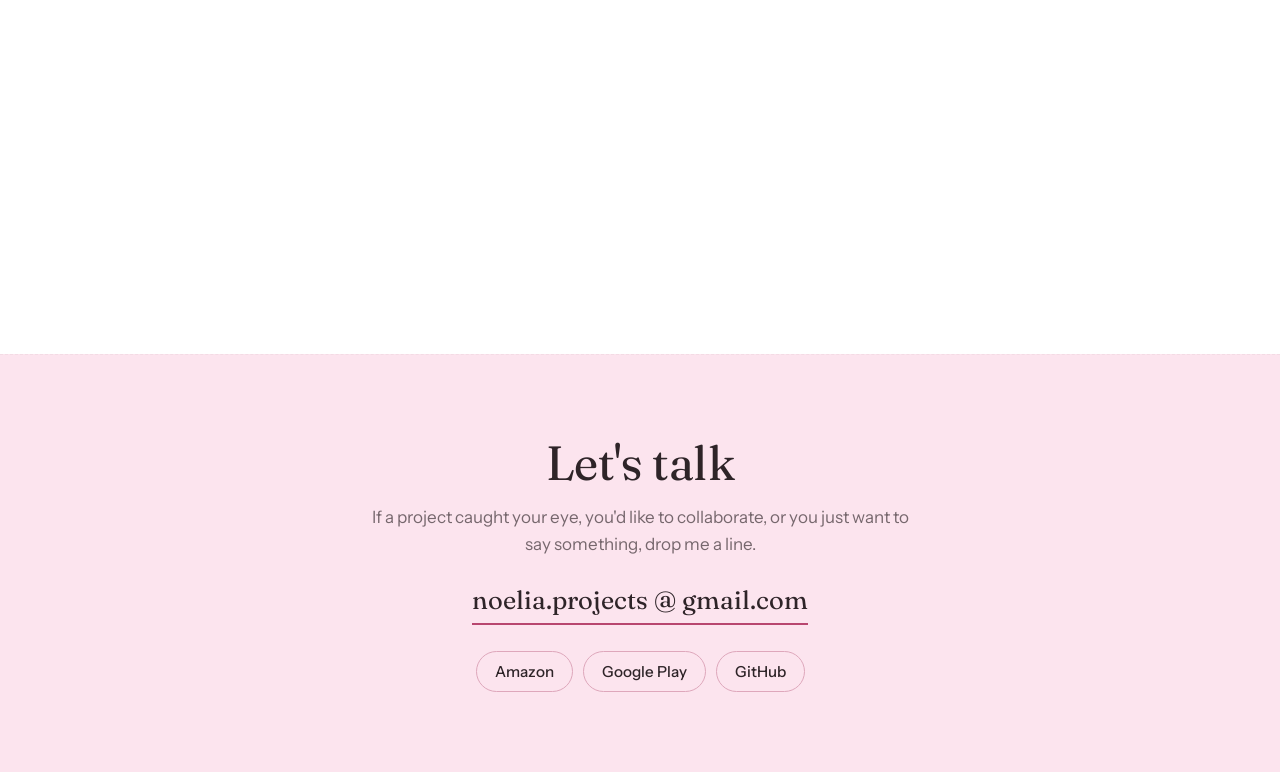
==== commit 6a9ab18e: "Add files via upload" ====
--- a/index.html
+++ b/index.html
@@ -22,7 +22,7 @@
       <a class="brand" href="index.html">Noelia<span>.</span></a>
       <nav class="nav" aria-label="Principal">
         <a href="index.html#projects" data-i18n="nav.projects">Projectes</a>
-        <a href="recorregut.html" data-i18n="nav.journey">Recorregut</a>
+        <!-- <a href="recorregut.html" data-i18n="nav.journey">Recorregut</a> -->
         <a href="raco.html" data-i18n="nav.corner">El meu racó</a>
         <a href="#contact" data-i18n="nav.contact">Contacte</a>
       </nav>
@@ -38,7 +38,6 @@
   </header>
 
   <main id="main">
-    <!-- PRESENTACIÓN -->
     <section class="hero" id="top">
       <div class="wrap hero__inner">
         <div class="hero__text">
@@ -53,7 +52,7 @@
           <p class="hand hero__note" aria-hidden="true">↳ <span data-i18n="hero.note">sigo aprendiendo</span></p>
           <div class="hero__actions">
             <a class="btn btn--solid" href="#projects" data-i18n="hero.cta">Ver proyectos</a>
-            <a class="btn" href="recorregut.html" data-i18n="hero.journey">El meu recorregut</a>
+            <!-- <a class="btn" href="recorregut.html" data-i18n="hero.journey">El meu recorregut</a> -->
             <a class="btn btn--ghost" id="hero-mail" href="#contact" data-i18n="hero.contact">Escríbeme</a>
             <a class="btn btn--ghost" id="hero-cv" href="#" download hidden data-i18n="hero.cv">Descargar CV</a>
           </div>
@@ -64,7 +63,6 @@
       </div>
     </section>
 
-    <!-- PROYECTOS -->
     <section class="section" id="projects">
       <div class="wrap">
         <h2 class="section__title"><span data-i18n="projects.title">Els meus projectes</span></h2>
@@ -72,7 +70,6 @@
       </div>
     </section>
 
-    <!-- CONTACTO -->
     <section class="section contact" id="contact">
       <div class="wrap contact__inner">
         <h2 class="contact__title" data-i18n="contact.title">¿Hablamos?</h2>
--- a/styles.css
+++ b/styles.css
@@ -1,23 +1,20 @@
-/* =========================================================
-   Colores y tipografías — cámbialos aquí y cambia toda la web
-   ========================================================= */
 :root {
   --paper: #ffffff;
-  --paper-2: #fdf0f4;                 /* rosa muy clarito */
-  --hero-bg: #fdebf1;                 /* fondo rosa de la presentación */
+  --paper-2: #fdf0f4;
+  --hero-bg: #fdebf1;
   --card: #ffffff;
   --ink: #2e2428;
   --muted: #76676d;
   --line: #f3dbe4;
-  --rule: rgba(233, 150, 180, .16);   /* líneas de cuaderno */
-  --margin: rgba(233, 120, 160, .40); /* margen del cuaderno */
-  --accent: #b8466f;                  /* rosa fuerte (textos y botones) */
-  --accent-soft: #fce4ee;             /* rosa pastel */
-  --green: #4f8a7a;                   /* menta */
+  --rule: rgba(233, 150, 180, .16);
+  --margin: rgba(233, 120, 160, .40);
+  --accent: #b8466f;
+  --accent-soft: #fce4ee;
+  --green: #4f8a7a;
   --green-soft: #dff1ea;
-  --blue: #7c62b0;                    /* lila */
+  --blue: #7c62b0;
   --blue-soft: #ece4f7;
-  --amber: #c0605a;                   /* coral */
+  --amber: #c0605a;
   --amber-soft: #fde6e1;
   --shadow: 0 1px 0 rgba(184, 70, 111, .06), 0 10px 26px -14px rgba(184, 70, 111, .28);
 
@@ -54,7 +51,6 @@
   }
 }
 
-/* ========================================================= */
 *, *::before, *::after { box-sizing: border-box; }
 html { scroll-behavior: smooth; scroll-padding-top: 76px; }
 @media (prefers-reduced-motion: reduce) { html { scroll-behavior: auto; } }
@@ -84,7 +80,6 @@
 
 :focus-visible { outline: 2px solid var(--accent); outline-offset: 3px; border-radius: 6px; }
 
-/* ---------- Barra superior ---------- */
 .topbar {
   position: sticky; top: 0; z-index: 20;
   background: color-mix(in srgb, var(--paper) 88%, transparent);
@@ -115,7 +110,6 @@
   .nav { order: 3; width: 100%; margin-left: 0; gap: 18px; overflow-x: auto; white-space: nowrap; font-size: .9rem; padding-bottom: 2px; }
 }
 
-/* ---------- Presentación ---------- */
 .hero {
   position: relative;
   padding: 72px 0 64px;
@@ -123,7 +117,7 @@
   background-image: repeating-linear-gradient(to bottom, transparent 0 31px, rgba(214, 110, 150, .16) 31px 32px);
   border-bottom: 1px solid var(--line);
 }
-.hero::before { /* margen rojo del cuaderno */
+.hero::before {
   content: ""; position: absolute; top: 0; bottom: 0; left: max(16px, calc(50% - var(--wrap)/2 + 8px));
   width: 1px; background: var(--margin);
 }
@@ -148,7 +142,6 @@
   transform: rotate(2deg); border: 1px solid var(--line); max-width: 240px; justify-self: center; }
 .hero__photo img { aspect-ratio: 11/13; object-fit: cover; }
 
-/* ---------- Botones y enlaces ---------- */
 .btn {
   display: inline-flex; align-items: center; gap: 8px;
   padding: 10px 18px; border-radius: 999px; border: 1.5px solid var(--ink);
@@ -162,14 +155,12 @@
 
 .link { color: var(--accent); text-decoration: underline; text-decoration-thickness: 1.5px; text-underline-offset: 3px; font-weight: 500; }
 
-/* ---------- Secciones ---------- */
 .section { padding: 80px 0; }
 .section + .section { border-top: 1px dashed var(--line); }
 .section__title { font-size: clamp(1.7rem, 3.5vw, 2.3rem); display: flex; align-items: baseline; gap: 14px; }
 .num { font-family: var(--hand); color: var(--accent); font-size: 1.1em; font-weight: 500; }
 .section__intro { color: var(--muted); max-width: 40em; margin-top: 12px; }
 
-/* ---------- Apartados (estanterías) ---------- */
 .shelf { margin-top: 48px; }
 .shelf__head { display: flex; align-items: baseline; gap: 12px; flex-wrap: wrap; margin-bottom: 6px; }
 .shelf__title { font-size: 1.35rem; }
@@ -184,7 +175,6 @@
 .shelf--fun     { --cat: var(--accent); }
 .shelf--books   { --cat: var(--amber); }
 
-/* ---------- Tarjetas que se giran ---------- */
 .flip { perspective: 1100px; aspect-ratio: 3 / 4; }
 .shelf--books .flip { aspect-ratio: 2 / 3; }
 .flip__inner { position: relative; width: 100%; height: 100%; transform-style: preserve-3d;
@@ -195,7 +185,6 @@
   display: flex; flex-direction: column; box-shadow: var(--shadow); }
 .flip__back { transform: rotateY(180deg); padding: 18px; gap: 10px; }
 
-/* Cara delantera: todo es un botón */
 .flip__front { padding: 0; font: inherit; color: inherit; text-align: left; cursor: pointer; }
 .flip__front:hover { border-color: color-mix(in srgb, var(--cat) 45%, var(--line)); }
 .flip__visual { flex: 1; min-height: 0; display: grid; place-items: center; position: relative;
@@ -213,18 +202,15 @@
 .flip__front:hover .flip__hint, .flip__front:focus-visible .flip__hint { opacity: 1; }
 @media (hover: none) { .flip__hint { opacity: .85; } }
 
-/* Tarjetas de enlace directo */
 .flip--link .flip__front { text-decoration: none; transition: transform .2s ease, box-shadow .2s ease; }
 .flip--link .flip__front:hover { transform: translateY(-4px) rotate(-.6deg); }
 .shelf--web .flip__letter { color: var(--accent); }
 
-/* Portadas de libro: sin pie, a sangre */
 .shelf--books .flip__caption { display: none; }
 .shelf--books .flip__face { border-radius: 4px 10px 10px 4px; }
 .shelf--books .flip__front { box-shadow: inset 7px 0 0 rgba(0,0,0,.09), var(--shadow); }
 .book-fallback { padding: 18px; text-align: center; font-family: var(--serif); font-size: 1.3rem; color: var(--ink); }
 
-/* Cara trasera */
 .flip__back .flip__title { font-size: 1.1rem; }
 .flip__back .year { font-family: var(--hand); color: var(--cat); font-size: 1.2rem; line-height: 1; }
 .flip__back p { color: var(--muted); font-size: .9rem; line-height: 1.5; overflow: auto; }
@@ -240,7 +226,6 @@
   .flip__inner { transition: none; }
 }
 
-/* ---------- Recorrido ---------- */
 .timeline { list-style: none; margin: 36px 0 0; padding: 0; position: relative; max-width: 760px; }
 .timeline::before { content: ""; position: absolute; left: 9px; top: 6px; bottom: 6px; width: 2px;
   background: repeating-linear-gradient(to bottom, var(--line) 0 6px, transparent 6px 11px); }
@@ -259,7 +244,6 @@
   border-radius: 999px; border: 1px dashed var(--muted); color: var(--muted); }
 .step .link { display: inline-block; margin-top: 8px; font-size: .95rem; }
 
-/* ---------- Contacto ---------- */
 .contact { background: var(--accent-soft); text-align: center; }
 .contact__inner { max-width: 620px; }
 .contact__title { font-size: clamp(2rem, 5vw, 3rem); font-weight: 400; margin-bottom: 14px; }
@@ -268,17 +252,14 @@
   color: var(--ink); text-decoration: none; border-bottom: 2px solid var(--accent); padding-bottom: 2px; word-break: break-all; }
 .socials { list-style: none; padding: 0; margin: 26px 0 0; display: flex; justify-content: center; flex-wrap: wrap; gap: 10px; }
 
-/* ---------- Pie ---------- */
 .footer { border-top: 1px solid var(--line); padding: 26px 0; font-size: .9rem; color: var(--muted); }
 .footer__inner { display: flex; flex-wrap: wrap; justify-content: space-between; gap: 10px; align-items: center; }
 .footer .hand { font-size: 1.25rem; }
 
-/* ---------- Aparición suave ---------- */
 .reveal { opacity: 0; transform: translateY(12px); transition: opacity .6s ease, transform .6s ease; }
 .reveal.is-in { opacity: 1; transform: none; }
 @media (prefers-reduced-motion: reduce) { .reveal { opacity: 1; transform: none; transition: none; } }
 
-/* ---------- Página del recorregut ---------- */
 .journey-page { padding-top: 64px;
   background-image: repeating-linear-gradient(to bottom, transparent 0 31px, var(--rule) 31px 32px); }
 .journey-page__kicker { transform: rotate(-2deg); display: inline-block; margin-bottom: 4px; }
@@ -286,7 +267,6 @@
 .journey-page__back { margin-top: 48px; }
 .nav a[aria-current="page"] { color: var(--accent); }
 
-/* ---------- El meu racó ---------- */
 .corner-head { padding-top: 64px; padding-bottom: 32px; background-color: var(--hero-bg);
   background-image: repeating-linear-gradient(to bottom, transparent 0 31px, rgba(214, 110, 150, .16) 31px 32px); }
 
@@ -338,7 +318,6 @@
 .flip__visual { overflow: hidden; }
 .flip__visual > img:not(.is-icon):not(.is-logo) { position: absolute; inset: 0; }
 
-/* ---------- Recorregut: bloques ---------- */
 .journey-page { padding-bottom: 40px; }
 .parallel { display: grid; gap: 22px; margin-top: 30px; grid-template-columns: repeat(auto-fill, minmax(220px, 1fr)); }
 .note { position: relative; display: block; background: var(--card); border: 1px solid var(--line); border-radius: 4px;
@@ -369,3 +348,13 @@
 .polaroid--mini { width: 118px; padding: 6px 6px 16px; }
 .polaroid--mini::before { width: 44px; height: 14px; top: -7px; }
 .polaroid--mini img { aspect-ratio: 1; }
+.flip__badge--corner { position: absolute; top: 12px; left: 12px; margin: 0; box-shadow: var(--shadow); }
+
+.polaroid .hand, .lightbox__cap { font-family: var(--hand) !important; font-size: 1.55rem; font-weight: 600; line-height: 1.1; color: var(--ink); }
+
+.polaroid--stack { box-shadow: 5px 5px 0 -1px var(--card), 5px 5px 0 0 var(--line), 10px 10px 0 -1px var(--card), 10px 10px 0 0 var(--line), var(--shadow); }
+.lightbox { position: fixed; }
+.lightbox__nav { position: absolute; top: 45%; width: 42px; height: 42px; border-radius: 50%; border: 0; cursor: pointer;
+  background: var(--card); color: var(--ink); font-size: 1.8rem; line-height: 1; box-shadow: var(--shadow); }
+.lightbox__nav--prev { left: 10px; }
+.lightbox__nav--next { right: 10px; }
